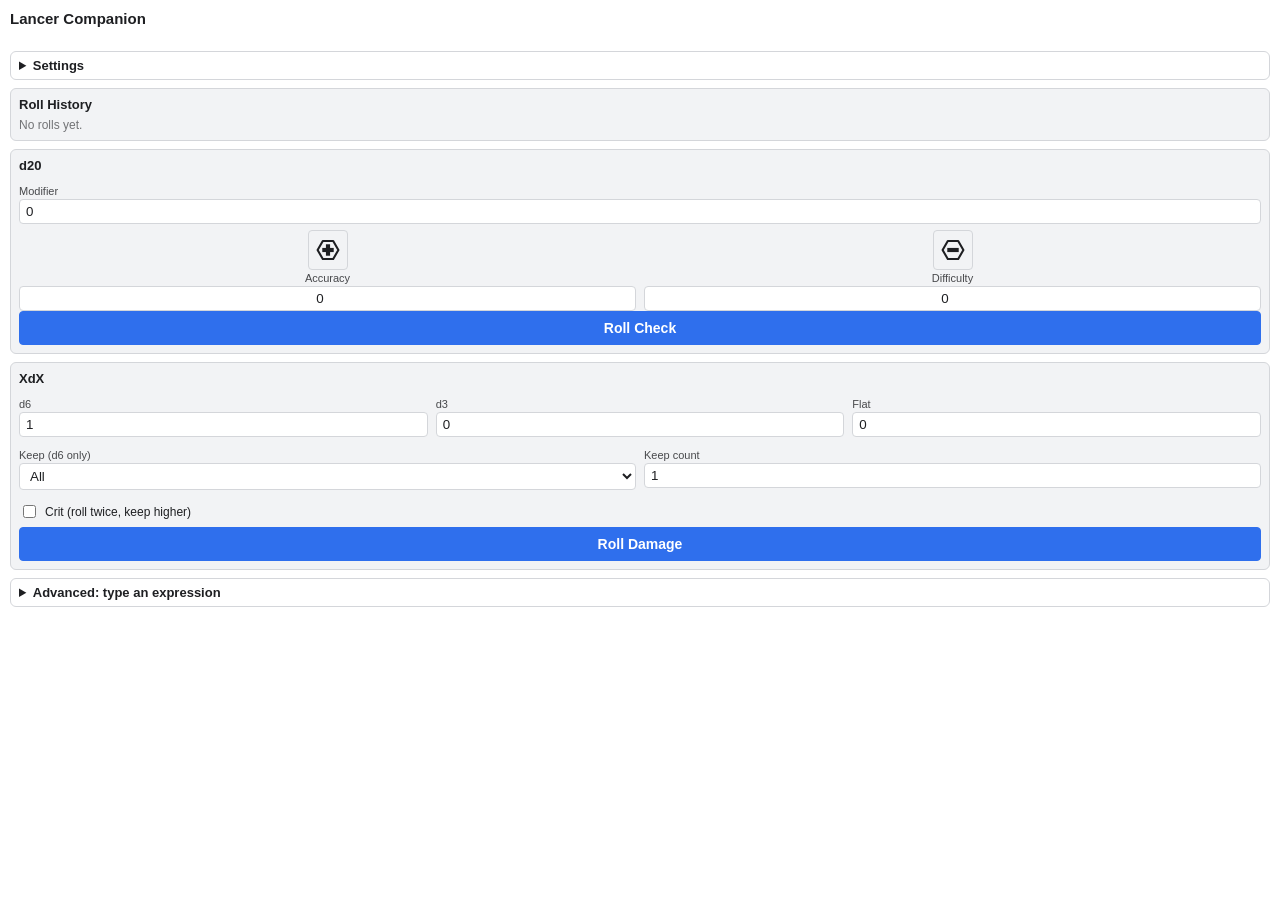
==== docs/index.html @ 5d7f2995 "dice update" ====
<!doctype html>
<html lang="en">
<head>
  <meta charset="UTF-8" />
  <title>Lancer Companion</title>
  <link rel="stylesheet" href="style.css" />
</head>
<body>
  <header>
    <h1>Lancer Companion</h1>
    <p id="global-status" class="status"></p>
  </header>

  <details id="settings-details">
    <summary>Settings</summary>
    <div class="field">
      <label for="pairing-code">Pairing code</label>
      <input id="pairing-code" type="text" placeholder="from l!link in Discord" />
    </div>
    <button id="save-settings">Save</button>
    <p id="settings-status" class="status"></p>
  </details>

  <section class="card">
    <h2>Roll History</h2>
    <ul id="roll-history" class="roll-history"></ul>
  </section>

  <section class="card">
    <h2>d20</h2>
    <div class="row">
      <div class="field">
        <label for="check-modifier">Modifier</label>
        <input id="check-modifier" type="number" value="0" step="1" />
      </div>
    </div>
    <div class="row acc-diff-row">
      <div class="tally-field">
        <button id="check-accuracy-add" class="tally-btn" type="button" aria-label="Add Accuracy">
          <svg viewBox="0 0 100 100" class="tally-icon" aria-hidden="true">
            <polygon points="90,50 70,84.64 30,84.64 10,50 30,15.36 70,15.36" fill="none" stroke="currentColor" stroke-width="8" stroke-linejoin="round"/>
            <rect x="42" y="28" width="16" height="44" fill="currentColor"/>
            <rect x="28" y="42" width="44" height="16" fill="currentColor"/>
          </svg>
        </button>
        <label for="check-accuracy">Accuracy</label>
        <input id="check-accuracy" type="number" value="0" min="0" step="1" />
      </div>
      <div class="tally-field">
        <button id="check-difficulty-add" class="tally-btn" type="button" aria-label="Add Difficulty">
          <svg viewBox="0 0 100 100" class="tally-icon" aria-hidden="true">
            <polygon points="90,50 70,84.64 30,84.64 10,50 30,15.36 70,15.36" fill="none" stroke="currentColor" stroke-width="8" stroke-linejoin="round"/>
            <rect x="28" y="42" width="44" height="16" fill="currentColor"/>
          </svg>
        </button>
        <label for="check-difficulty">Difficulty</label>
        <input id="check-difficulty" type="number" value="0" min="0" step="1" />
      </div>
    </div>
    <button id="check-roll-btn" class="btn-primary">Roll Check</button>
  </section>

  <section class="card">
    <h2>XdX</h2>
    <div class="row">
      <div class="field">
        <label for="damage-d6">d6</label>
        <input id="damage-d6" type="number" value="1" min="0" step="1" />
      </div>
      <div class="field">
        <label for="damage-d3">d3</label>
        <input id="damage-d3" type="number" value="0" min="0" step="1" />
      </div>
      <div class="field">
        <label for="damage-flat">Flat</label>
        <input id="damage-flat" type="number" value="0" step="1" />
      </div>
    </div>
    <div class="row">
      <div class="field">
        <label for="damage-keep-mode">Keep (d6 only)</label>
        <select id="damage-keep-mode">
          <option value="">All</option>
          <option value="h">Highest</option>
          <option value="l">Lowest</option>
        </select>
      </div>
      <div class="field">
        <label for="damage-keep-count">Keep count</label>
        <input id="damage-keep-count" type="number" value="1" min="1" step="1" />
      </div>
    </div>
    <label class="checkbox-field">
      <input id="damage-crit" type="checkbox" />
      Crit (roll twice, keep higher)
    </label>
    <button id="damage-roll-btn" class="btn-primary">Roll Damage</button>
  </section>

  <details id="advanced-details">
    <summary>Advanced: type an expression</summary>
    <div class="field">
      <label for="roll-expression">Expression</label>
      <input id="roll-expression" type="text" placeholder="d20 + 3 a2   or   2d6 + 3 crit" />
    </div>
    <button id="roll-btn">Roll</button>
  </details>

  <script type="module" src="app.js"></script>
</body>
</html>
---- docs/style.css ----
:root {
  color-scheme: light dark;
  --bg: #ffffff;
  --fg: #1e1f22;
  --card-bg: #f2f3f5;
  --border: #d4d6da;
  --accent: #2f6fed;
  --accent-text: #ffffff;
  --error: #d83c3e;
}

@media (prefers-color-scheme: dark) {
  :root {
    --bg: #313338;
    --fg: #f2f3f5;
    --card-bg: #2b2d31;
    --border: #1e1f22;
  }
}

* {
  box-sizing: border-box;
}

body {
  margin: 0;
  padding: 10px;
  font-family: -apple-system, "Segoe UI", Roboto, sans-serif;
  font-size: 13px;
  background: var(--bg);
  color: var(--fg);
  display: flex;
  flex-direction: column;
  gap: 8px;
}

h1 {
  font-size: 15px;
  margin: 0;
}

h2 {
  font-size: 13px;
  margin: 0 0 6px 0;
}

.status {
  margin: 2px 0 0 0;
  min-height: 14px;
  font-size: 12px;
  color: var(--fg);
  opacity: 0.75;
}

.status.error {
  color: var(--error);
  opacity: 1;
}

details {
  border: 1px solid var(--border);
  border-radius: 6px;
  padding: 6px 8px;
}

summary {
  cursor: pointer;
  font-weight: 600;
}

.card {
  border: 1px solid var(--border);
  border-radius: 6px;
  padding: 8px;
  background: var(--card-bg);
}

.field {
  display: flex;
  flex-direction: column;
  gap: 2px;
  margin: 6px 0;
}

.field label {
  font-size: 11px;
  opacity: 0.8;
}

input,
select {
  border: 1px solid var(--border);
  border-radius: 4px;
  padding: 4px 6px;
  background: var(--bg);
  color: var(--fg);
  width: 100%;
}

.row {
  display: flex;
  gap: 8px;
}

.row .field {
  flex: 1;
  min-width: 0;
}

.checkbox-field {
  display: flex;
  align-items: center;
  gap: 6px;
  font-size: 12px;
  margin: 6px 0;
  cursor: pointer;
}

.checkbox-field input {
  width: auto;
}

.acc-diff-row {
  align-items: flex-end;
}

.tally-field {
  display: flex;
  flex-direction: column;
  align-items: center;
  gap: 2px;
  flex: 1;
  min-width: 0;
}

.tally-field label {
  font-size: 11px;
  opacity: 0.8;
}

.tally-field input {
  text-align: center;
}

.tally-btn {
  width: 40px;
  height: 40px;
  padding: 0;
  display: flex;
  align-items: center;
  justify-content: center;
}

.tally-icon {
  width: 26px;
  height: 26px;
  color: var(--fg);
}

.tally-btn:hover .tally-icon {
  color: var(--accent);
}

button {
  border: 1px solid var(--border);
  border-radius: 4px;
  padding: 5px 9px;
  background: transparent;
  color: var(--fg);
  cursor: pointer;
  font-weight: 600;
}

button:hover {
  border-color: var(--accent);
}

.btn-primary {
  border-color: var(--accent);
  background: var(--accent);
  color: var(--accent-text);
  padding: 8px 14px;
  font-size: 14px;
  width: 100%;
}

.btn-primary:hover {
  filter: brightness(1.1);
}

button:disabled {
  opacity: 0.5;
  cursor: default;
}

.roll-history {
  list-style: none;
  margin: 0;
  padding: 0;
  max-height: 240px;
  overflow-y: auto;
  display: flex;
  flex-direction: column;
  gap: 6px;
}

.roll-history:empty::before {
  content: "No rolls yet.";
  opacity: 0.6;
  font-size: 12px;
}

.roll-history li {
  font-size: 12px;
  border-bottom: 1px solid var(--border);
  padding-bottom: 6px;
}

.roll-history li:last-child {
  border-bottom: none;
  padding-bottom: 0;
}

.roll-time {
  opacity: 0.6;
  font-size: 11px;
  font-weight: 400;
}

.roll-text {
  white-space: pre-wrap;
  margin-top: 2px;
}
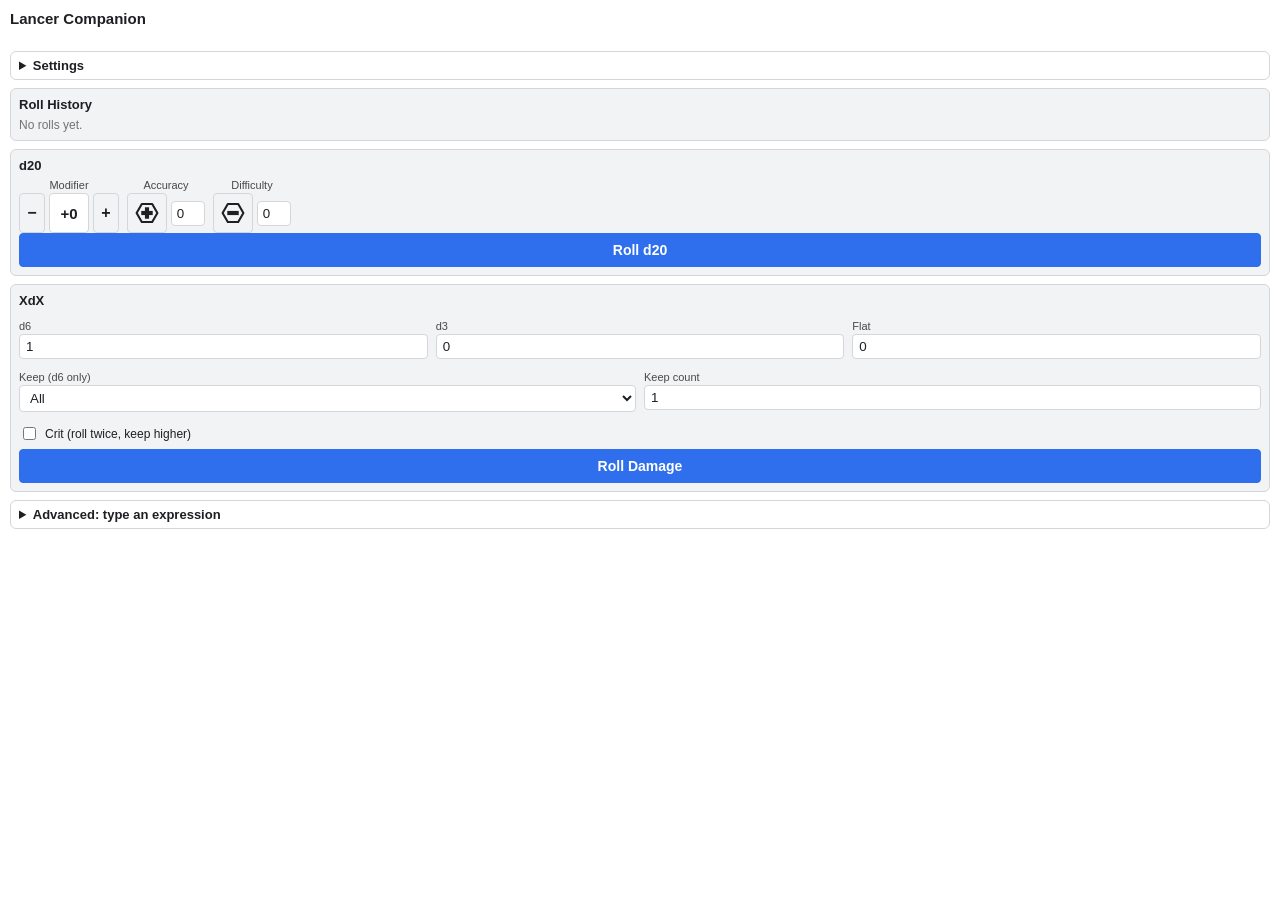
==== commit b7ea3c6c: "update" ====
--- a/docs/index.html
+++ b/docs/index.html
@@ -28,36 +28,42 @@
 
   <section class="card">
     <h2>d20</h2>
-    <div class="row">
-      <div class="field">
+    <div class="row d20-controls-row">
+      <div class="stat-group">
         <label for="check-modifier">Modifier</label>
-        <input id="check-modifier" type="number" value="0" step="1" />
+        <div class="modifier-control">
+          <button id="check-modifier-minus" class="step-btn" type="button" aria-label="Decrease Modifier">&minus;</button>
+          <input id="check-modifier" type="text" inputmode="numeric" value="+0" class="modifier-input" />
+          <button id="check-modifier-plus" class="step-btn" type="button" aria-label="Increase Modifier">+</button>
+        </div>
+      </div>
+      <div class="stat-group">
+        <label for="check-accuracy">Accuracy</label>
+        <div class="tally-control">
+          <button id="check-accuracy-add" class="tally-btn" type="button" aria-label="Add Accuracy">
+            <svg viewBox="0 0 100 100" class="tally-icon" aria-hidden="true">
+              <polygon points="90,50 70,84.64 30,84.64 10,50 30,15.36 70,15.36" fill="none" stroke="currentColor" stroke-width="8" stroke-linejoin="round"/>
+              <rect x="42" y="28" width="16" height="44" fill="currentColor"/>
+              <rect x="28" y="42" width="44" height="16" fill="currentColor"/>
+            </svg>
+          </button>
+          <input id="check-accuracy" type="number" value="0" min="0" step="1" class="tally-input" />
+        </div>
+      </div>
+      <div class="stat-group">
+        <label for="check-difficulty">Difficulty</label>
+        <div class="tally-control">
+          <button id="check-difficulty-add" class="tally-btn" type="button" aria-label="Add Difficulty">
+            <svg viewBox="0 0 100 100" class="tally-icon" aria-hidden="true">
+              <polygon points="90,50 70,84.64 30,84.64 10,50 30,15.36 70,15.36" fill="none" stroke="currentColor" stroke-width="8" stroke-linejoin="round"/>
+              <rect x="28" y="42" width="44" height="16" fill="currentColor"/>
+            </svg>
+          </button>
+          <input id="check-difficulty" type="number" value="0" min="0" step="1" class="tally-input" />
+        </div>
       </div>
     </div>
-    <div class="row acc-diff-row">
-      <div class="tally-field">
-        <button id="check-accuracy-add" class="tally-btn" type="button" aria-label="Add Accuracy">
-          <svg viewBox="0 0 100 100" class="tally-icon" aria-hidden="true">
-            <polygon points="90,50 70,84.64 30,84.64 10,50 30,15.36 70,15.36" fill="none" stroke="currentColor" stroke-width="8" stroke-linejoin="round"/>
-            <rect x="42" y="28" width="16" height="44" fill="currentColor"/>
-            <rect x="28" y="42" width="44" height="16" fill="currentColor"/>
-          </svg>
-        </button>
-        <label for="check-accuracy">Accuracy</label>
-        <input id="check-accuracy" type="number" value="0" min="0" step="1" />
-      </div>
-      <div class="tally-field">
-        <button id="check-difficulty-add" class="tally-btn" type="button" aria-label="Add Difficulty">
-          <svg viewBox="0 0 100 100" class="tally-icon" aria-hidden="true">
-            <polygon points="90,50 70,84.64 30,84.64 10,50 30,15.36 70,15.36" fill="none" stroke="currentColor" stroke-width="8" stroke-linejoin="round"/>
-            <rect x="28" y="42" width="44" height="16" fill="currentColor"/>
-          </svg>
-        </button>
-        <label for="check-difficulty">Difficulty</label>
-        <input id="check-difficulty" type="number" value="0" min="0" step="1" />
-      </div>
-    </div>
-    <button id="check-roll-btn" class="btn-primary">Roll Check</button>
+    <button id="check-roll-btn" class="btn-primary">Roll d20</button>
   </section>
 
   <section class="card">
--- a/docs/style.css
+++ b/docs/style.css
@@ -120,25 +120,53 @@
   width: auto;
 }
 
-.acc-diff-row {
+.d20-controls-row {
   align-items: flex-end;
-}
-
-.tally-field {
+  flex-wrap: wrap;
+}
+
+.stat-group {
   display: flex;
   flex-direction: column;
   align-items: center;
   gap: 2px;
-  flex: 1;
-  min-width: 0;
-}
-
-.tally-field label {
+}
+
+.stat-group label {
   font-size: 11px;
   opacity: 0.8;
 }
 
-.tally-field input {
+.modifier-control,
+.tally-control {
+  display: flex;
+  align-items: center;
+  gap: 4px;
+}
+
+.step-btn {
+  width: 26px;
+  height: 40px;
+  padding: 0;
+  font-size: 16px;
+  line-height: 1;
+  display: flex;
+  align-items: center;
+  justify-content: center;
+}
+
+.modifier-input {
+  width: 40px;
+  height: 40px;
+  padding: 0;
+  text-align: center;
+  font-size: 15px;
+  font-weight: 600;
+}
+
+.tally-input {
+  width: 34px;
+  padding: 4px 2px;
   text-align: center;
 }
 
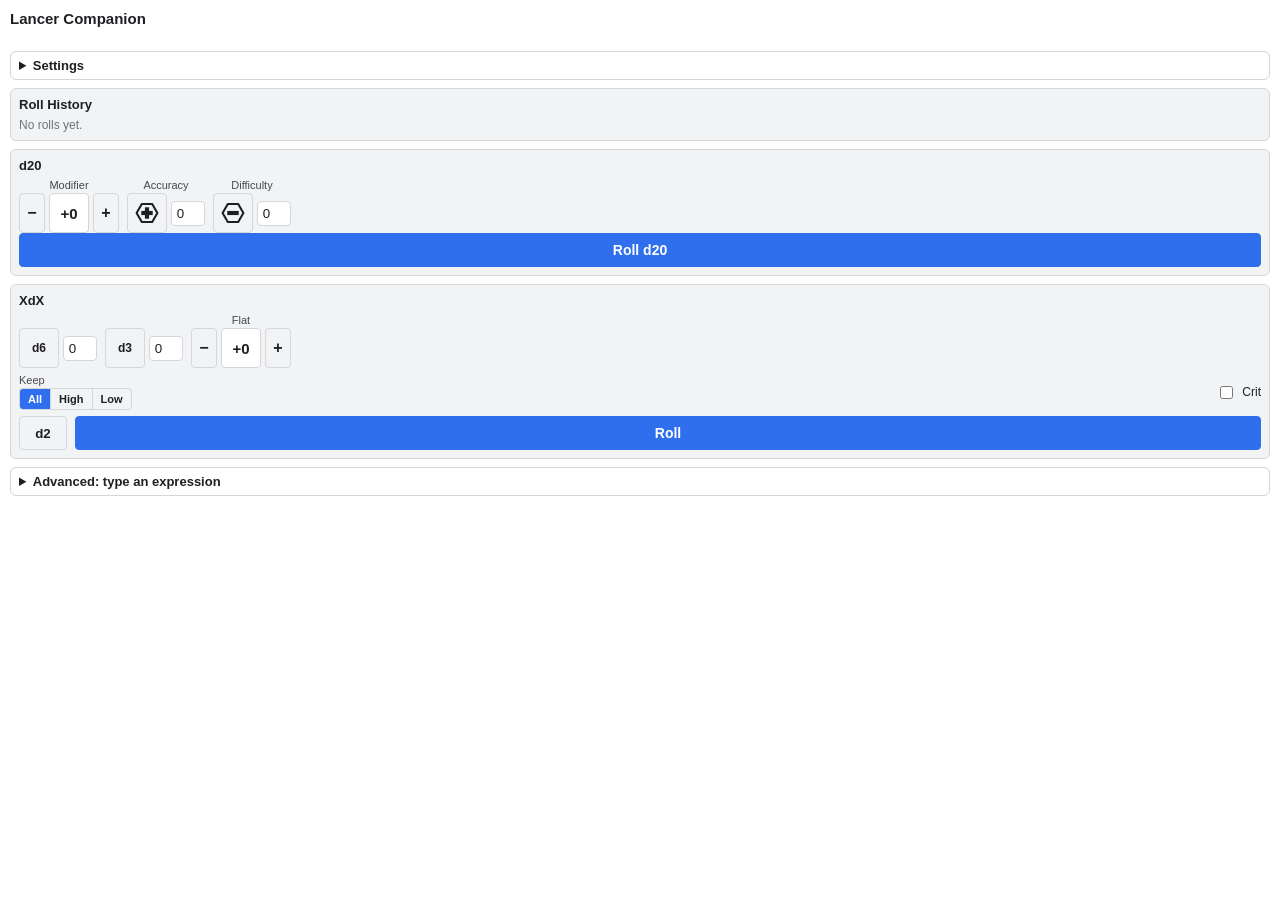
==== commit 29ae68f7: "d6 update" ====
--- a/docs/index.html
+++ b/docs/index.html
@@ -68,39 +68,46 @@
 
   <section class="card">
     <h2>XdX</h2>
-    <div class="row">
-      <div class="field">
-        <label for="damage-d6">d6</label>
-        <input id="damage-d6" type="number" value="1" min="0" step="1" />
+    <div class="row xdx-controls-row">
+      <div class="stat-group">
+        <div class="tally-control">
+          <button id="damage-d6-add" class="tally-btn text-tally-btn" type="button" aria-label="Add d6">d6</button>
+          <input id="damage-d6" type="number" value="0" min="0" step="1" class="tally-input" />
+        </div>
       </div>
-      <div class="field">
-        <label for="damage-d3">d3</label>
-        <input id="damage-d3" type="number" value="0" min="0" step="1" />
+      <div class="stat-group">
+        <div class="tally-control">
+          <button id="damage-d3-add" class="tally-btn text-tally-btn" type="button" aria-label="Add d3">d3</button>
+          <input id="damage-d3" type="number" value="0" min="0" step="1" class="tally-input" />
+        </div>
       </div>
-      <div class="field">
+      <div class="stat-group">
         <label for="damage-flat">Flat</label>
-        <input id="damage-flat" type="number" value="0" step="1" />
+        <div class="modifier-control">
+          <button id="damage-flat-minus" class="step-btn" type="button" aria-label="Decrease Flat">&minus;</button>
+          <input id="damage-flat" type="text" inputmode="numeric" value="+0" class="modifier-input" />
+          <button id="damage-flat-plus" class="step-btn" type="button" aria-label="Increase Flat">+</button>
+        </div>
       </div>
     </div>
-    <div class="row">
-      <div class="field">
-        <label for="damage-keep-mode">Keep (d6 only)</label>
-        <select id="damage-keep-mode">
-          <option value="">All</option>
-          <option value="h">Highest</option>
-          <option value="l">Lowest</option>
-        </select>
+    <div class="row keep-crit-row">
+      <div class="keep-field">
+        <label>Keep</label>
+        <div class="keep-toggle" role="group" aria-label="Keep">
+          <button id="damage-keep-all" class="keep-btn active" type="button" data-keep="">All</button>
+          <button id="damage-keep-high" class="keep-btn" type="button" data-keep="h">High</button>
+          <button id="damage-keep-low" class="keep-btn" type="button" data-keep="l">Low</button>
+        </div>
       </div>
-      <div class="field">
-        <label for="damage-keep-count">Keep count</label>
-        <input id="damage-keep-count" type="number" value="1" min="1" step="1" />
-      </div>
+      <label class="checkbox-field">
+        <input id="damage-crit" type="checkbox" />
+        Crit
+      </label>
     </div>
-    <label class="checkbox-field">
-      <input id="damage-crit" type="checkbox" />
-      Crit (roll twice, keep higher)
-    </label>
-    <button id="damage-roll-btn" class="btn-primary">Roll Damage</button>
+    <div class="row d2-row">
+      <button id="damage-d2-btn" class="quick-die-btn" type="button">d2</button>
+      <button id="damage-roll-btn" class="btn-primary">Roll</button>
+    </div>
   </section>
 
   <details id="advanced-details">
--- a/docs/style.css
+++ b/docs/style.css
@@ -189,6 +189,70 @@
   color: var(--accent);
 }
 
+.text-tally-btn {
+  font-size: 12px;
+}
+
+.xdx-controls-row {
+  align-items: flex-end;
+  flex-wrap: wrap;
+}
+
+.keep-crit-row {
+  align-items: center;
+  justify-content: space-between;
+  margin: 6px 0;
+}
+
+.keep-field {
+  display: flex;
+  flex-direction: column;
+  gap: 2px;
+}
+
+.keep-field label {
+  font-size: 11px;
+  opacity: 0.8;
+}
+
+.keep-toggle {
+  display: inline-flex;
+  border: 1px solid var(--border);
+  border-radius: 4px;
+  overflow: hidden;
+}
+
+.keep-btn {
+  border: none;
+  border-radius: 0;
+  padding: 4px 8px;
+  font-size: 11px;
+  background: transparent;
+}
+
+.keep-btn:not(:last-child) {
+  border-right: 1px solid var(--border);
+}
+
+.keep-btn.active {
+  background: var(--accent);
+  color: var(--accent-text);
+}
+
+.d2-row {
+  align-items: stretch;
+}
+
+.quick-die-btn {
+  flex: 0 0 auto;
+  width: 48px;
+}
+
+.d2-row .btn-primary {
+  flex: 1;
+  width: auto;
+}
+
 button {
   border: 1px solid var(--border);
   border-radius: 4px;
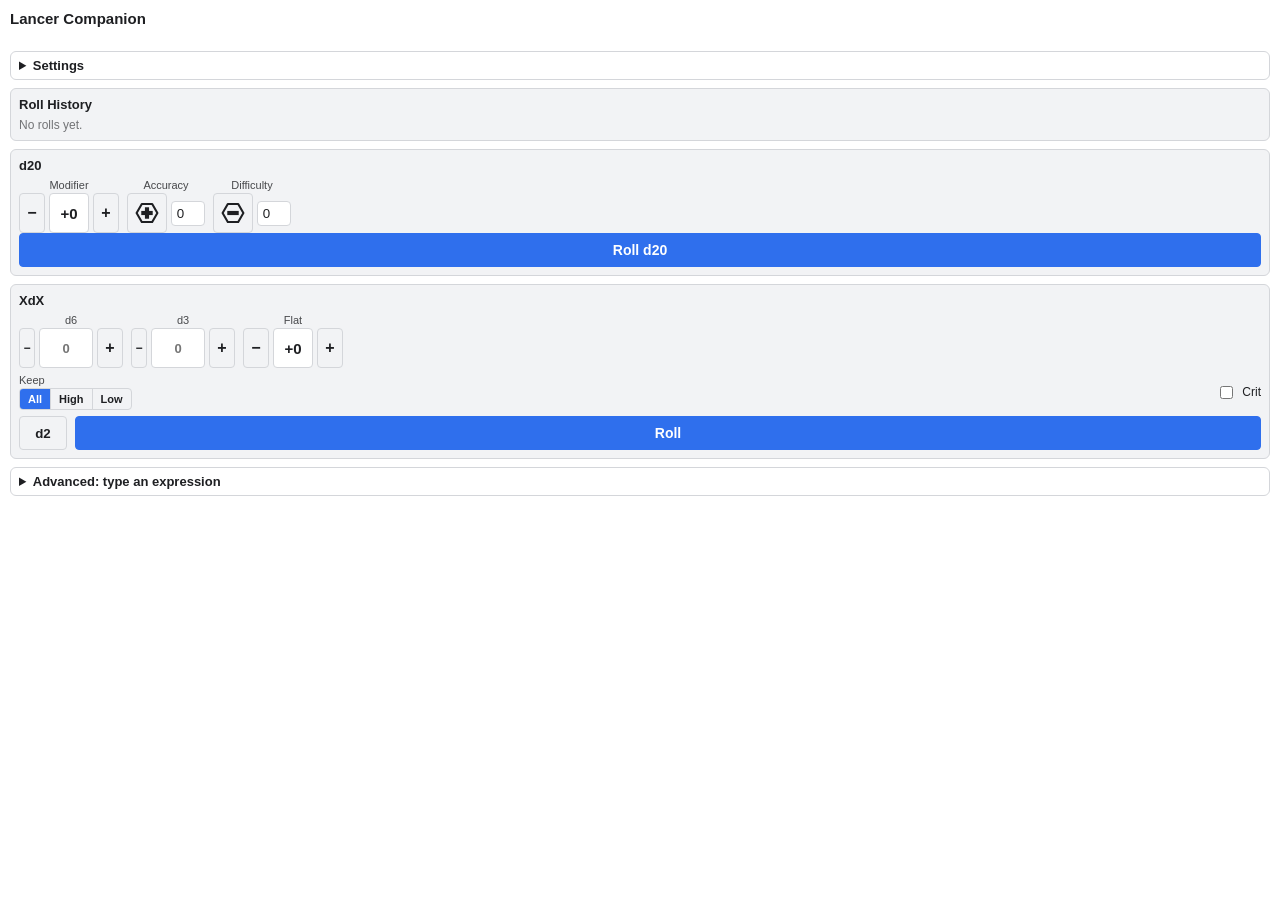
==== commit e4f3a57b: "plus minus" ====
--- a/docs/index.html
+++ b/docs/index.html
@@ -70,15 +70,19 @@
     <h2>XdX</h2>
     <div class="row xdx-controls-row">
       <div class="stat-group">
-        <div class="tally-control">
-          <button id="damage-d6-add" class="tally-btn text-tally-btn" type="button" aria-label="Add d6">d6</button>
-          <input id="damage-d6" type="number" value="0" min="0" step="1" class="tally-input" />
+        <label for="damage-d6">d6</label>
+        <div class="modifier-control">
+          <button id="damage-d6-minus" class="step-btn step-btn-minor" type="button" aria-label="Decrease d6">&minus;</button>
+          <input id="damage-d6" type="text" inputmode="numeric" value="" placeholder="0" class="modifier-input dice-input" />
+          <button id="damage-d6-add" class="step-btn" type="button" aria-label="Increase d6">+</button>
         </div>
       </div>
       <div class="stat-group">
-        <div class="tally-control">
-          <button id="damage-d3-add" class="tally-btn text-tally-btn" type="button" aria-label="Add d3">d3</button>
-          <input id="damage-d3" type="number" value="0" min="0" step="1" class="tally-input" />
+        <label for="damage-d3">d3</label>
+        <div class="modifier-control">
+          <button id="damage-d3-minus" class="step-btn step-btn-minor" type="button" aria-label="Decrease d3">&minus;</button>
+          <input id="damage-d3" type="text" inputmode="numeric" value="" placeholder="0" class="modifier-input dice-input" />
+          <button id="damage-d3-add" class="step-btn" type="button" aria-label="Increase d3">+</button>
         </div>
       </div>
       <div class="stat-group">
--- a/docs/style.css
+++ b/docs/style.css
@@ -155,6 +155,11 @@
   justify-content: center;
 }
 
+.step-btn-minor {
+  width: 16px;
+  font-size: 12px;
+}
+
 .modifier-input {
   width: 40px;
   height: 40px;
@@ -164,6 +169,11 @@
   font-weight: 600;
 }
 
+.dice-input {
+  width: 54px;
+  font-size: 13px;
+}
+
 .tally-input {
   width: 34px;
   padding: 4px 2px;
@@ -174,6 +184,8 @@
   width: 40px;
   height: 40px;
   padding: 0;
+  font-size: 20px;
+  line-height: 1;
   display: flex;
   align-items: center;
   justify-content: center;
@@ -187,10 +199,6 @@
 
 .tally-btn:hover .tally-icon {
   color: var(--accent);
-}
-
-.text-tally-btn {
-  font-size: 12px;
 }
 
 .xdx-controls-row {
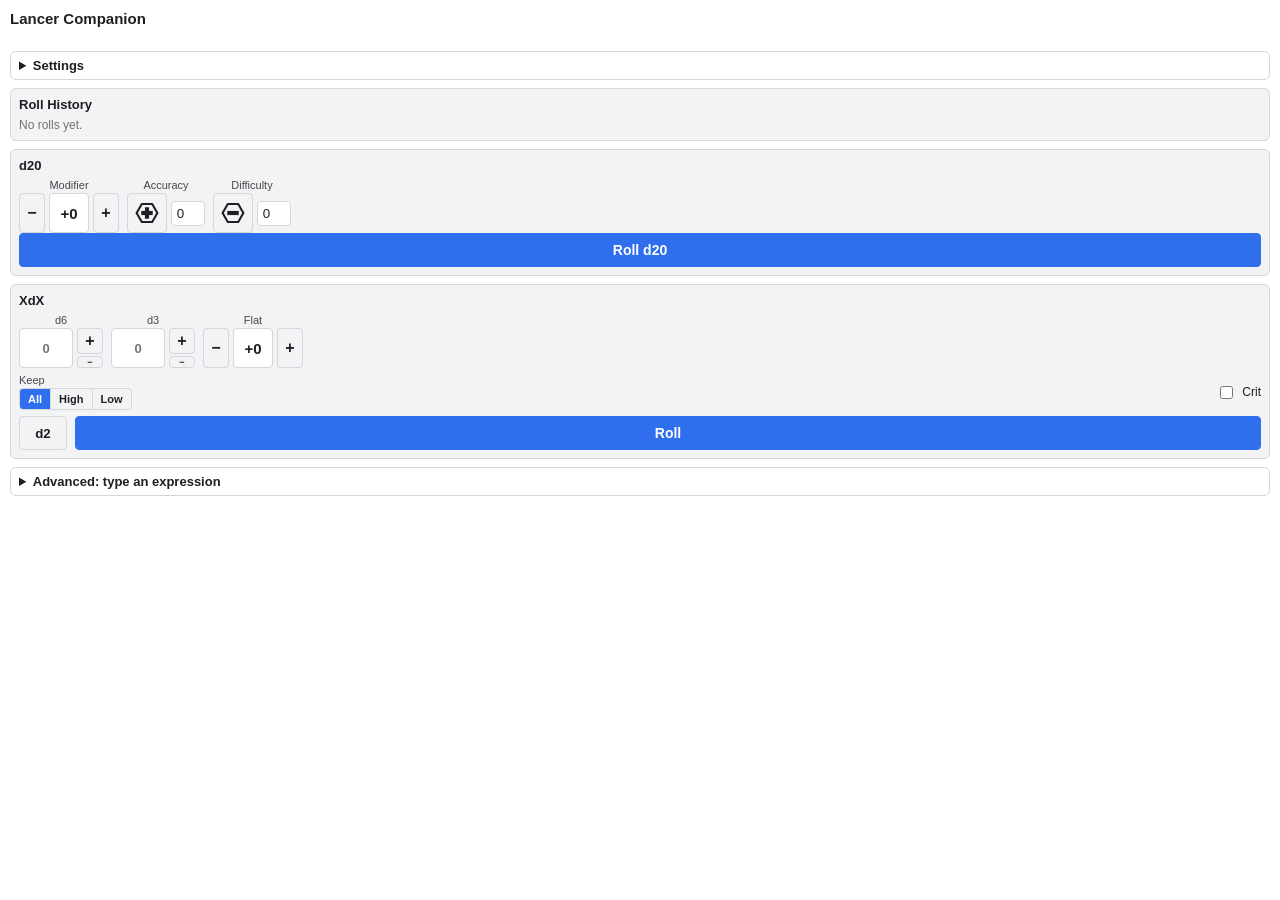
==== commit 3747041a: "+-" ====
--- a/docs/index.html
+++ b/docs/index.html
@@ -71,18 +71,22 @@
     <div class="row xdx-controls-row">
       <div class="stat-group">
         <label for="damage-d6">d6</label>
-        <div class="modifier-control">
-          <button id="damage-d6-minus" class="step-btn step-btn-minor" type="button" aria-label="Decrease d6">&minus;</button>
+        <div class="dice-stepper">
           <input id="damage-d6" type="text" inputmode="numeric" value="" placeholder="0" class="modifier-input dice-input" />
-          <button id="damage-d6-add" class="step-btn" type="button" aria-label="Increase d6">+</button>
+          <div class="stepper-stack">
+            <button id="damage-d6-add" class="stack-btn stack-btn-plus" type="button" aria-label="Increase d6">+</button>
+            <button id="damage-d6-minus" class="stack-btn stack-btn-minus" type="button" aria-label="Decrease d6">&minus;</button>
+          </div>
         </div>
       </div>
       <div class="stat-group">
         <label for="damage-d3">d3</label>
-        <div class="modifier-control">
-          <button id="damage-d3-minus" class="step-btn step-btn-minor" type="button" aria-label="Decrease d3">&minus;</button>
+        <div class="dice-stepper">
           <input id="damage-d3" type="text" inputmode="numeric" value="" placeholder="0" class="modifier-input dice-input" />
-          <button id="damage-d3-add" class="step-btn" type="button" aria-label="Increase d3">+</button>
+          <div class="stepper-stack">
+            <button id="damage-d3-add" class="stack-btn stack-btn-plus" type="button" aria-label="Increase d3">+</button>
+            <button id="damage-d3-minus" class="stack-btn stack-btn-minus" type="button" aria-label="Decrease d3">&minus;</button>
+          </div>
         </div>
       </div>
       <div class="stat-group">
--- a/docs/style.css
+++ b/docs/style.css
@@ -155,9 +155,35 @@
   justify-content: center;
 }
 
-.step-btn-minor {
-  width: 16px;
-  font-size: 12px;
+.dice-stepper {
+  display: flex;
+  align-items: center;
+  gap: 4px;
+}
+
+.stepper-stack {
+  display: flex;
+  flex-direction: column;
+  gap: 2px;
+}
+
+.stack-btn {
+  width: 26px;
+  padding: 0;
+  line-height: 1;
+  display: flex;
+  align-items: center;
+  justify-content: center;
+}
+
+.stack-btn-plus {
+  height: 26px;
+  font-size: 16px;
+}
+
+.stack-btn-minus {
+  height: 12px;
+  font-size: 9px;
 }
 
 .modifier-input {
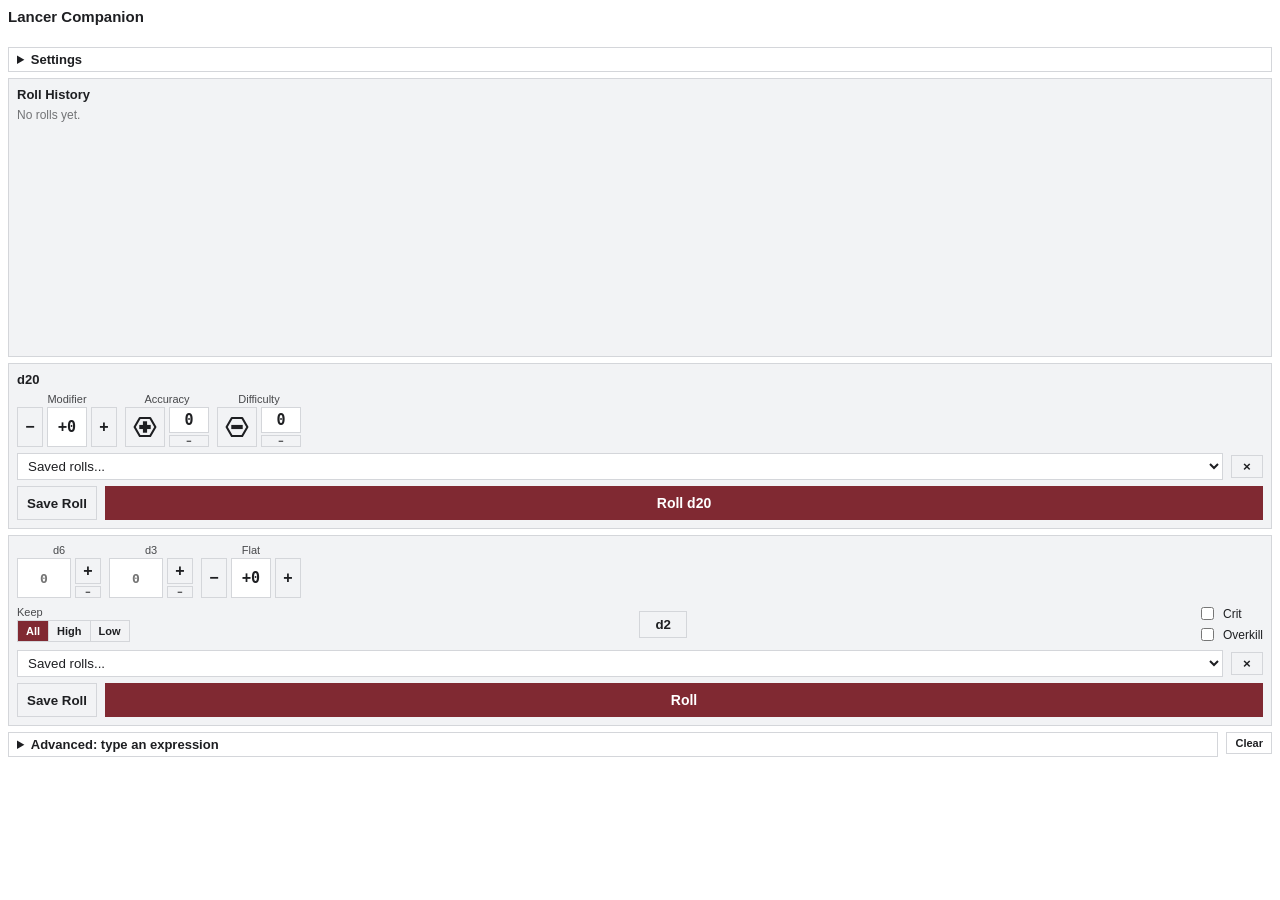
==== commit b8cd2e3d: "titles" ====
--- a/docs/index.html
+++ b/docs/index.html
@@ -13,12 +13,39 @@
 
   <details id="settings-details">
     <summary>Settings</summary>
+    <div class="row settings-links-row">
+      <label class="checkbox-field">
+        <input id="pair-discord-setting" type="checkbox" checked />
+        Pair with Discord
+      </label>
+      <div class="settings-links">
+        <a href="https://discord.com/oauth2/authorize?client_id=1528810293663371464&scope=bot&permissions=330752" target="_blank" rel="noopener noreferrer">Add to Discord</a>
+        <a href="https://github.com/thebiggestwoop/lancer-companion" target="_blank" rel="noopener noreferrer">GitHub</a>
+      </div>
+    </div>
     <div class="field">
       <label for="pairing-code">Pairing code</label>
       <input id="pairing-code" type="text" placeholder="from l!link in Discord" />
     </div>
     <button id="save-settings">Save</button>
     <p id="settings-status" class="status"></p>
+    <label class="checkbox-field">
+      <input id="show-combat-drill-setting" type="checkbox" />
+      Show Combat Drill
+    </label>
+    <label class="checkbox-field">
+      <input id="show-dice-icons-setting" type="checkbox" checked />
+      Show Dice Icons
+    </label>
+    <div class="row">
+      <button id="export-saved-rolls-btn" type="button">Export saved rolls</button>
+      <button id="import-saved-rolls-btn" type="button">Import saved rolls</button>
+      <input id="import-saved-rolls-file" type="file" accept="application/json,.json" class="hidden" />
+    </div>
+    <div class="row">
+      <button id="clear-saved-rolls-btn" type="button">Clear all saved rolls</button>
+      <button id="confirm-clear-saved-rolls-btn" type="button" class="confirm-danger-btn hidden">Are you sure?</button>
+    </div>
   </details>
 
   <section class="card">
@@ -47,7 +74,10 @@
               <rect x="28" y="42" width="44" height="16" fill="currentColor"/>
             </svg>
           </button>
-          <input id="check-accuracy" type="number" value="0" min="0" step="1" class="tally-input" />
+          <div class="tally-field-stack">
+            <input id="check-accuracy" type="number" value="0" min="0" step="1" class="modifier-input tally-input" />
+            <button id="check-accuracy-minus" class="stack-btn stack-btn-minus" type="button" aria-label="Decrease Accuracy">&minus;</button>
+          </div>
         </div>
       </div>
       <div class="stat-group">
@@ -59,15 +89,26 @@
               <rect x="28" y="42" width="44" height="16" fill="currentColor"/>
             </svg>
           </button>
-          <input id="check-difficulty" type="number" value="0" min="0" step="1" class="tally-input" />
+          <div class="tally-field-stack">
+            <input id="check-difficulty" type="number" value="0" min="0" step="1" class="modifier-input tally-input" />
+            <button id="check-difficulty-minus" class="stack-btn stack-btn-minus" type="button" aria-label="Decrease Difficulty">&minus;</button>
+          </div>
         </div>
       </div>
     </div>
-    <button id="check-roll-btn" class="btn-primary">Roll d20</button>
+    <div class="row saved-roll-row">
+      <select id="saved-rolls-select" class="saved-rolls-select">
+        <option value="">Saved rolls...</option>
+      </select>
+      <button id="delete-roll-btn" type="button" class="delete-roll-btn" title="Delete selected saved roll" aria-label="Delete selected saved roll">&times;</button>
+    </div>
+    <div class="row save-roll-row">
+      <button id="save-roll-btn" type="button" class="save-roll-btn">Save Roll</button>
+      <button id="check-roll-btn" class="btn-primary">Roll d20</button>
+    </div>
   </section>
 
   <section class="card">
-    <h2>XdX</h2>
     <div class="row xdx-controls-row">
       <div class="stat-group">
         <label for="damage-d6">d6</label>
@@ -107,25 +148,45 @@
           <button id="damage-keep-low" class="keep-btn" type="button" data-keep="l">Low</button>
         </div>
       </div>
-      <label class="checkbox-field">
-        <input id="damage-crit" type="checkbox" />
-        Crit
-      </label>
+      <button id="damage-d2-btn" class="quick-die-btn" type="button">d2</button>
+      <div class="checkbox-group">
+        <label class="checkbox-field">
+          <input id="damage-crit" type="checkbox" />
+          Crit
+        </label>
+        <label id="combat-drill-field" class="checkbox-field hidden">
+          <input id="damage-combat-drill" type="checkbox" />
+          Combat Drill
+        </label>
+        <label class="checkbox-field">
+          <input id="damage-overkill" type="checkbox" />
+          Overkill
+        </label>
+      </div>
     </div>
-    <div class="row d2-row">
-      <button id="damage-d2-btn" class="quick-die-btn" type="button">d2</button>
+    <div class="row saved-roll-row">
+      <select id="damage-saved-rolls-select" class="saved-rolls-select">
+        <option value="">Saved rolls...</option>
+      </select>
+      <button id="damage-delete-roll-btn" type="button" class="delete-roll-btn" title="Delete selected saved roll" aria-label="Delete selected saved roll">&times;</button>
+    </div>
+    <div class="row save-roll-row">
+      <button id="damage-save-roll-btn" type="button" class="save-roll-btn">Save Roll</button>
       <button id="damage-roll-btn" class="btn-primary">Roll</button>
     </div>
   </section>
 
-  <details id="advanced-details">
-    <summary>Advanced: type an expression</summary>
-    <div class="field">
-      <label for="roll-expression">Expression</label>
-      <input id="roll-expression" type="text" placeholder="d20 + 3 a2   or   2d6 + 3 crit" />
-    </div>
-    <button id="roll-btn">Roll</button>
-  </details>
+  <div class="row bottom-row">
+    <details id="advanced-details">
+      <summary>Advanced: type an expression</summary>
+      <div class="field">
+        <label for="roll-expression">Expression</label>
+        <input id="roll-expression" type="text" placeholder="d20 + 3 a2   or   2d6 + 3 crit" />
+      </div>
+      <button id="roll-btn">Roll</button>
+    </details>
+    <button id="reset-all-btn" class="reset-btn" type="button">Clear</button>
+  </div>
 
   <script type="module" src="app.js"></script>
 </body>
--- a/docs/style.css
+++ b/docs/style.css
@@ -2,18 +2,23 @@
   color-scheme: light dark;
   --bg: #ffffff;
   --fg: #1e1f22;
+  /* A light-gray elevated panel in light mode (mirrors Discord's own light
+     theme secondary background), and the existing dark panel in dark mode
+     -- --fg already flips alongside it, so card text just works in both. */
   --card-bg: #f2f3f5;
   --border: #d4d6da;
-  --accent: #2f6fed;
+  --accent: #802932;
+  --accent-2: #283593;
   --accent-text: #ffffff;
   --error: #d83c3e;
+  --mono-font: Consolas, monospace;
 }
 
 @media (prefers-color-scheme: dark) {
   :root {
     --bg: #313338;
     --fg: #f2f3f5;
-    --card-bg: #2b2d31;
+    --card-bg: #202225;
     --border: #1e1f22;
   }
 }
@@ -24,19 +29,35 @@
 
 body {
   margin: 0;
-  padding: 10px;
+  padding: 8px;
   font-family: -apple-system, "Segoe UI", Roboto, sans-serif;
   font-size: 13px;
   background: var(--bg);
   color: var(--fg);
   display: flex;
   flex-direction: column;
-  gap: 8px;
+  gap: 6px;
 }
 
 h1 {
   font-size: 15px;
   margin: 0;
+}
+
+.bottom-row {
+  align-items: flex-start;
+}
+
+.bottom-row details {
+  flex: 1;
+  min-width: 0;
+}
+
+.reset-btn {
+  flex: 0 0 auto;
+  font-size: 11px;
+  padding: 4px 8px;
+  white-space: nowrap;
 }
 
 h2 {
@@ -59,8 +80,8 @@
 
 details {
   border: 1px solid var(--border);
-  border-radius: 6px;
-  padding: 6px 8px;
+  border-radius: 0;
+  padding: 4px 8px;
 }
 
 summary {
@@ -70,7 +91,7 @@
 
 .card {
   border: 1px solid var(--border);
-  border-radius: 6px;
+  border-radius: 0;
   padding: 8px;
   background: var(--card-bg);
 }
@@ -90,7 +111,7 @@
 input,
 select {
   border: 1px solid var(--border);
-  border-radius: 4px;
+  border-radius: 0;
   padding: 4px 6px;
   background: var(--bg);
   color: var(--fg);
@@ -107,6 +128,16 @@
   min-width: 0;
 }
 
+.checkbox-group {
+  display: flex;
+  flex-direction: column;
+  gap: 2px;
+}
+
+.checkbox-group .checkbox-field {
+  margin: 0;
+}
+
 .checkbox-field {
   display: flex;
   align-items: center;
@@ -116,8 +147,35 @@
   cursor: pointer;
 }
 
+.settings-links-row {
+  align-items: center;
+  justify-content: space-between;
+}
+
+.settings-links {
+  display: flex;
+  gap: 8px;
+  font-size: 12px;
+}
+
+.settings-links a {
+  display: inline-block;
+  background: var(--accent-2);
+  color: #ffffff;
+  border: 1px solid var(--accent-2);
+  padding: 4px 8px;
+  font-weight: 600;
+  text-decoration: none;
+  white-space: nowrap;
+}
+
+.settings-links a:hover {
+  filter: brightness(1.1);
+}
+
 .checkbox-field input {
   width: auto;
+  accent-color: var(--accent-2);
 }
 
 .d20-controls-row {
@@ -137,11 +195,29 @@
   opacity: 0.8;
 }
 
-.modifier-control,
+.modifier-control {
+  display: flex;
+  align-items: center;
+  gap: 4px;
+}
+
 .tally-control {
   display: flex;
-  align-items: center;
+  align-items: flex-start;
   gap: 4px;
+}
+
+.tally-field-stack {
+  display: flex;
+  flex-direction: column;
+  align-items: center;
+  gap: 2px;
+}
+
+/* Field (26) + gap (2) + minus (12) = 40 -- matches .tally-btn's height, so
+   the field's top and the minus button's bottom both line up with it. */
+.tally-field-stack .stack-btn-minus {
+  width: 40px;
 }
 
 .step-btn {
@@ -193,17 +269,30 @@
   text-align: center;
   font-size: 15px;
   font-weight: 600;
+  font-family: var(--mono-font);
 }
 
 .dice-input {
   width: 54px;
   font-size: 13px;
-}
-
+  font-family: var(--mono-font);
+}
+
+/* Width/font/etc. come from .modifier-input (shared class, in markup) --
+   height is shortened so field + gap + minus button == .tally-btn's height,
+   lining up the field's top and the minus button's bottom with it. */
 .tally-input {
-  width: 34px;
-  padding: 4px 2px;
-  text-align: center;
+  height: 26px;
+  /* The custom hex "Add" button already increments, and the new minus
+     button below decrements -- the native spinner is redundant. */
+  appearance: textfield;
+  -moz-appearance: textfield;
+}
+
+.tally-input::-webkit-inner-spin-button,
+.tally-input::-webkit-outer-spin-button {
+  -webkit-appearance: none;
+  margin: 0;
 }
 
 .tally-btn {
@@ -224,7 +313,7 @@
 }
 
 .tally-btn:hover .tally-icon {
-  color: var(--accent);
+  color: var(--accent-2);
 }
 
 .xdx-controls-row {
@@ -252,7 +341,7 @@
 .keep-toggle {
   display: inline-flex;
   border: 1px solid var(--border);
-  border-radius: 4px;
+  border-radius: 0;
   overflow: hidden;
 }
 
@@ -273,23 +362,45 @@
   color: var(--accent-text);
 }
 
-.d2-row {
-  align-items: stretch;
-}
-
 .quick-die-btn {
   flex: 0 0 auto;
   width: 48px;
 }
 
-.d2-row .btn-primary {
+.saved-roll-row {
+  align-items: center;
+  margin: 6px 0;
+}
+
+.saved-rolls-select {
+  flex: 1;
+  min-width: 0;
+}
+
+.delete-roll-btn {
+  flex: 0 0 auto;
+  width: 32px;
+  padding: 4px;
+  line-height: 1;
+}
+
+.save-roll-row {
+  align-items: stretch;
+}
+
+.save-roll-btn {
+  flex: 0 0 auto;
+  white-space: nowrap;
+}
+
+.save-roll-row .btn-primary {
   flex: 1;
   width: auto;
 }
 
 button {
   border: 1px solid var(--border);
-  border-radius: 4px;
+  border-radius: 0;
   padding: 5px 9px;
   background: transparent;
   color: var(--fg);
@@ -298,7 +409,7 @@
 }
 
 button:hover {
-  border-color: var(--accent);
+  border-color: var(--accent-2);
 }
 
 .btn-primary {
@@ -311,19 +422,33 @@
 }
 
 .btn-primary:hover {
+  border-color: var(--accent);
   filter: brightness(1.1);
 }
 
 button:disabled {
   opacity: 0.5;
   cursor: default;
+}
+
+input:disabled {
+  opacity: 0.5;
+  cursor: default;
+}
+
+.confirm-danger-btn,
+.confirm-danger-btn:hover {
+  border-color: var(--accent);
 }
 
 .roll-history {
   list-style: none;
   margin: 0;
   padding: 0;
-  max-height: 240px;
+  /* Fixed (not max-) height -- keeps the card at a constant size regardless
+     of entry count, so the rest of the layout never shifts and leaves
+     blank space at the bottom of the extension when history is short. */
+  height: 240px;
   overflow-y: auto;
   display: flex;
   flex-direction: column;
@@ -357,3 +482,49 @@
   white-space: pre-wrap;
   margin-top: 2px;
 }
+
+.roll-total-line {
+  display: block;
+  width: fit-content;
+  font-size: 16px;
+  text-transform: uppercase;
+  border: 1px solid var(--accent-2);
+  padding: 2px 4px;
+  margin-top: 2px;
+}
+
+.roll-overkill-line {
+  display: block;
+  width: fit-content;
+  font-size: 16px;
+  text-transform: uppercase;
+  border: 1px solid var(--accent);
+  padding: 2px 4px;
+  margin-top: 2px;
+}
+
+.roll-uppercase-line {
+  text-transform: uppercase;
+}
+
+.dice-faces {
+  display: flex;
+  flex-wrap: wrap;
+  gap: 3px;
+  margin: 2px 0;
+}
+
+.hide-dice-icons .dice-faces {
+  display: none;
+}
+
+.dice-face-icon {
+  width: 36px;
+  height: 36px;
+}
+
+/* Must stay last: relies on cascade order (not just specificity) to beat
+   other single-class rules like .checkbox-field's `display: flex`. */
+.hidden {
+  display: none;
+}
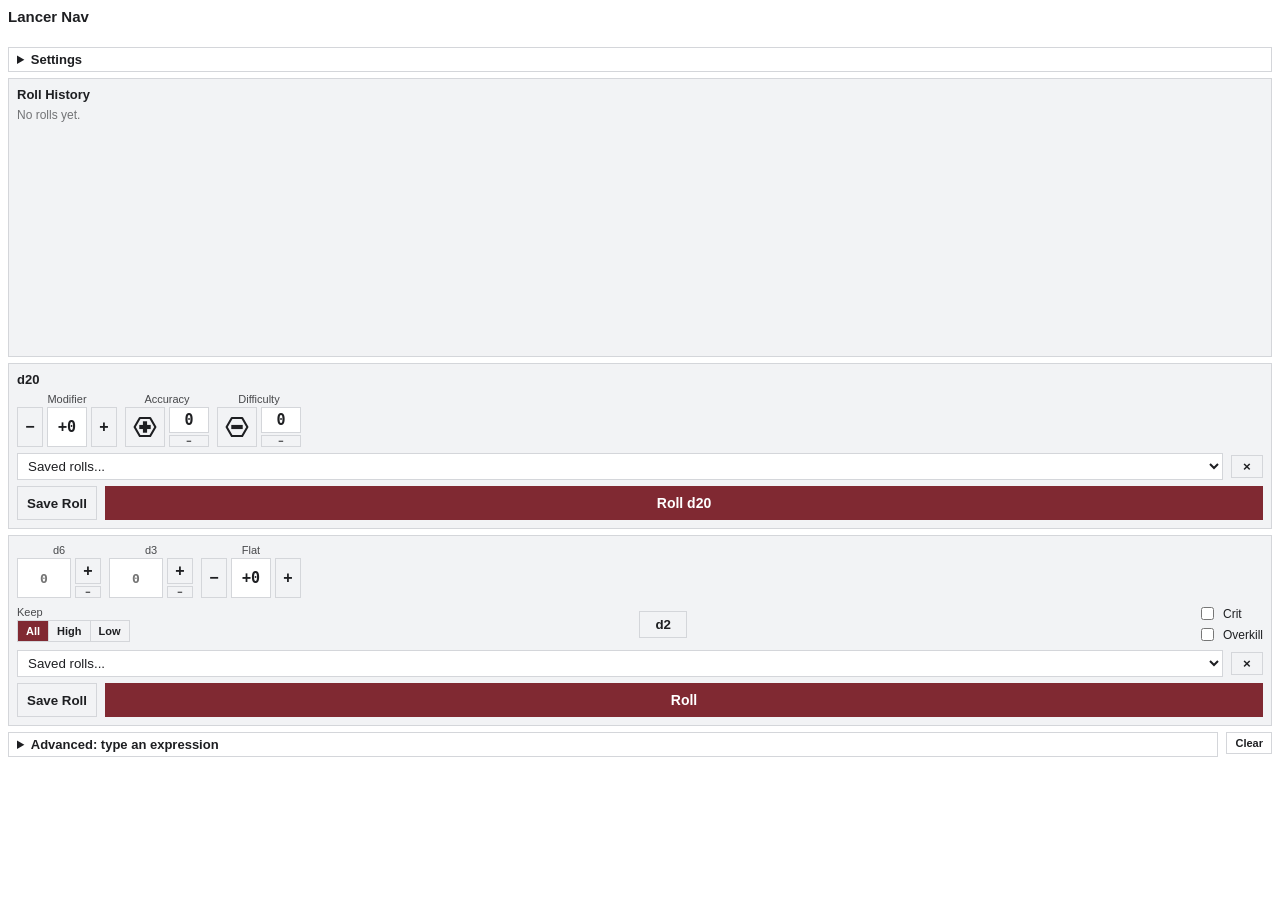
==== commit fe97ce53: "rename" ====
--- a/docs/index.html
+++ b/docs/index.html
@@ -2,12 +2,12 @@
 <html lang="en">
 <head>
   <meta charset="UTF-8" />
-  <title>Lancer Companion</title>
+  <title>Lancer Nav</title>
   <link rel="stylesheet" href="style.css" />
 </head>
 <body>
   <header>
-    <h1>Lancer Companion</h1>
+    <h1>Lancer Nav</h1>
     <p id="global-status" class="status"></p>
   </header>
 
@@ -20,7 +20,7 @@
       </label>
       <div class="settings-links">
         <a href="https://discord.com/oauth2/authorize?client_id=1528810293663371464&scope=bot&permissions=330752" target="_blank" rel="noopener noreferrer">Add to Discord</a>
-        <a href="https://github.com/thebiggestwoop/lancer-companion" target="_blank" rel="noopener noreferrer">GitHub</a>
+        <a href="https://github.com/thebiggestwoop/lancer-nav" target="_blank" rel="noopener noreferrer">GitHub</a>
       </div>
     </div>
     <div class="field">
@@ -36,6 +36,10 @@
     <label class="checkbox-field">
       <input id="show-dice-icons-setting" type="checkbox" checked />
       Show Dice Icons
+    </label>
+    <label class="checkbox-field">
+      <input id="clear-after-roll-setting" type="checkbox" />
+      Clear after every roll
     </label>
     <div class="row">
       <button id="export-saved-rolls-btn" type="button">Export saved rolls</button>
